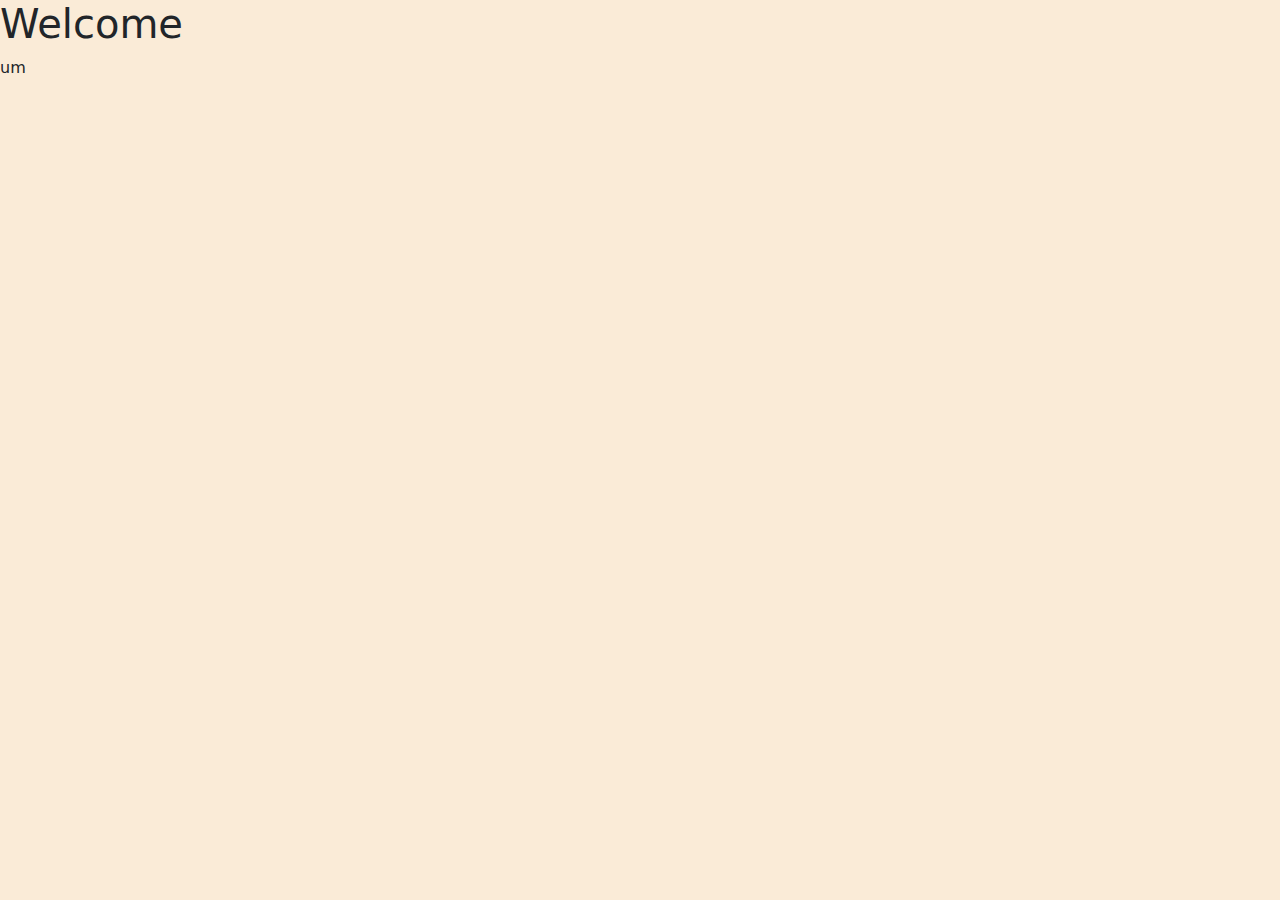
==== DabL/index.html @ 8487a722 "Update index.css" ====
<!DOCTYPE html>
<html lang="en">
<head>
    <meta charset="UTF-8">
    <meta name="viewport" content="width=device-width, initial-scale=1.0">
    <title>DabL</title>
    <link href="https://cdn.jsdelivr.net/npm/bootstrap@5.3.3/dist/css/bootstrap.min.css" rel="stylesheet" integrity="sha384-QWTKZyjpPEjISv5WaRU9OFeRpok6YctnYmDr5pNlyT2bRjXh0JMhjY6hW+ALEwIH" crossorigin="anonymous">
    <link rel="stylesheet" href="css/index.css">
</head>
<body>
   
    <h1>Welcome</h1>
    <p>um</p>
    <script src="js/script.js"></script>
</body>
</html>
---- DabL/css/index.css ----
body{
    background-color: antiquewhite !important;
}
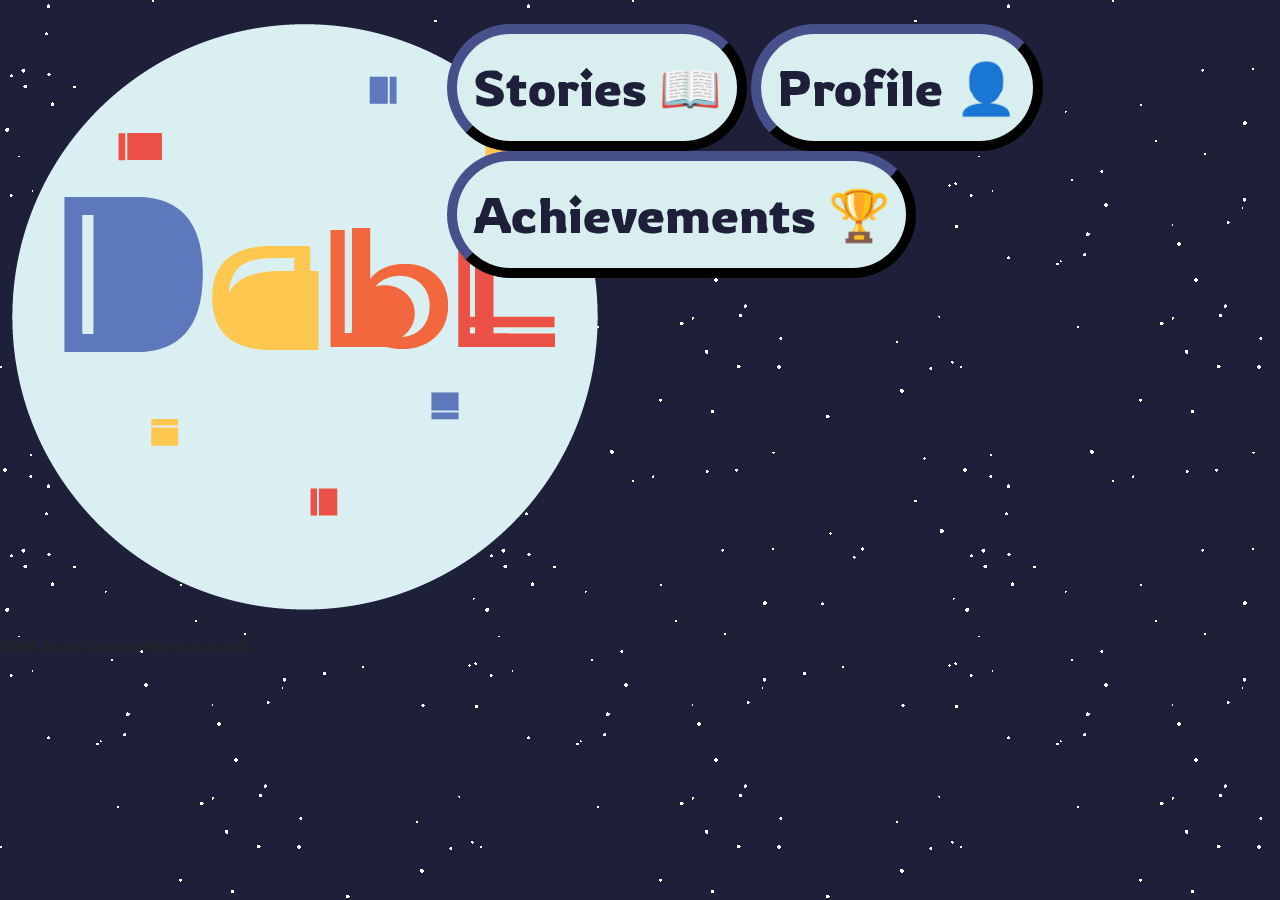
==== commit 454be239: "Added elements to index page" ====
--- a/DabL/index.html
+++ b/DabL/index.html
@@ -1,16 +1,39 @@
 <!DOCTYPE html>
 <html lang="en">
+
 <head>
     <meta charset="UTF-8">
     <meta name="viewport" content="width=device-width, initial-scale=1.0">
     <title>DabL</title>
     <link href="https://cdn.jsdelivr.net/npm/bootstrap@5.3.3/dist/css/bootstrap.min.css" rel="stylesheet" integrity="sha384-QWTKZyjpPEjISv5WaRU9OFeRpok6YctnYmDr5pNlyT2bRjXh0JMhjY6hW+ALEwIH" crossorigin="anonymous">
     <link rel="stylesheet" href="css/index.css">
+    <link rel="preconnect" href="https://fonts.googleapis.com">
+    <link rel="preconnect" href="https://fonts.gstatic.com" crossorigin>
+    <link href="https://fonts.googleapis.com/css2?family=Rowdies:wght@300;400;700&display=swap" rel="stylesheet">
 </head>
+
 <body>
-   
-    <h1>Welcome</h1>
-    <p>um</p>
+
+
+    <div class="row">
+        <div class="col-md-4 p-4">
+            <img src="./assets/images/DabL-Logo.png" class="text-center">
+
+        </div>
+        <div class="col-md-8 col-sm-4 p-4">
+            <input type="button" class="main-btn p-3" value="Stories 📖" />
+            <input type="button" class="main-btn p-3" value="Profile 👤" />
+            <input type="button" class="main-btn p-3" value="Achievements 🏆" />
+
+        </div>
+
+    </div>
+    <div>
+        <p>DabL is an interactive storybook, </p>
+    </div>
+    <footer class="text-center small"> </footer>
+
     <script src="js/script.js"></script>
 </body>
+
 </html>--- a/DabL/css/index.css
+++ b/DabL/css/index.css
@@ -1,3 +1,15 @@
-body{
-    background-color: antiquewhite !important;
+body {
+    background-color: #1D2038 !important;
+    background-image: url("../assets/images/giphy.webp");
+    font-family: 'Rowdies';
+    overflow-x: hidden;
+}
+
+.main-btn {
+    background-color: #D9EFEF;
+    font-size: 50px;
+    border-radius: 2em;
+    border-width: 10px;
+    border-color: #1D2038;
+    color: #1D2038;
 }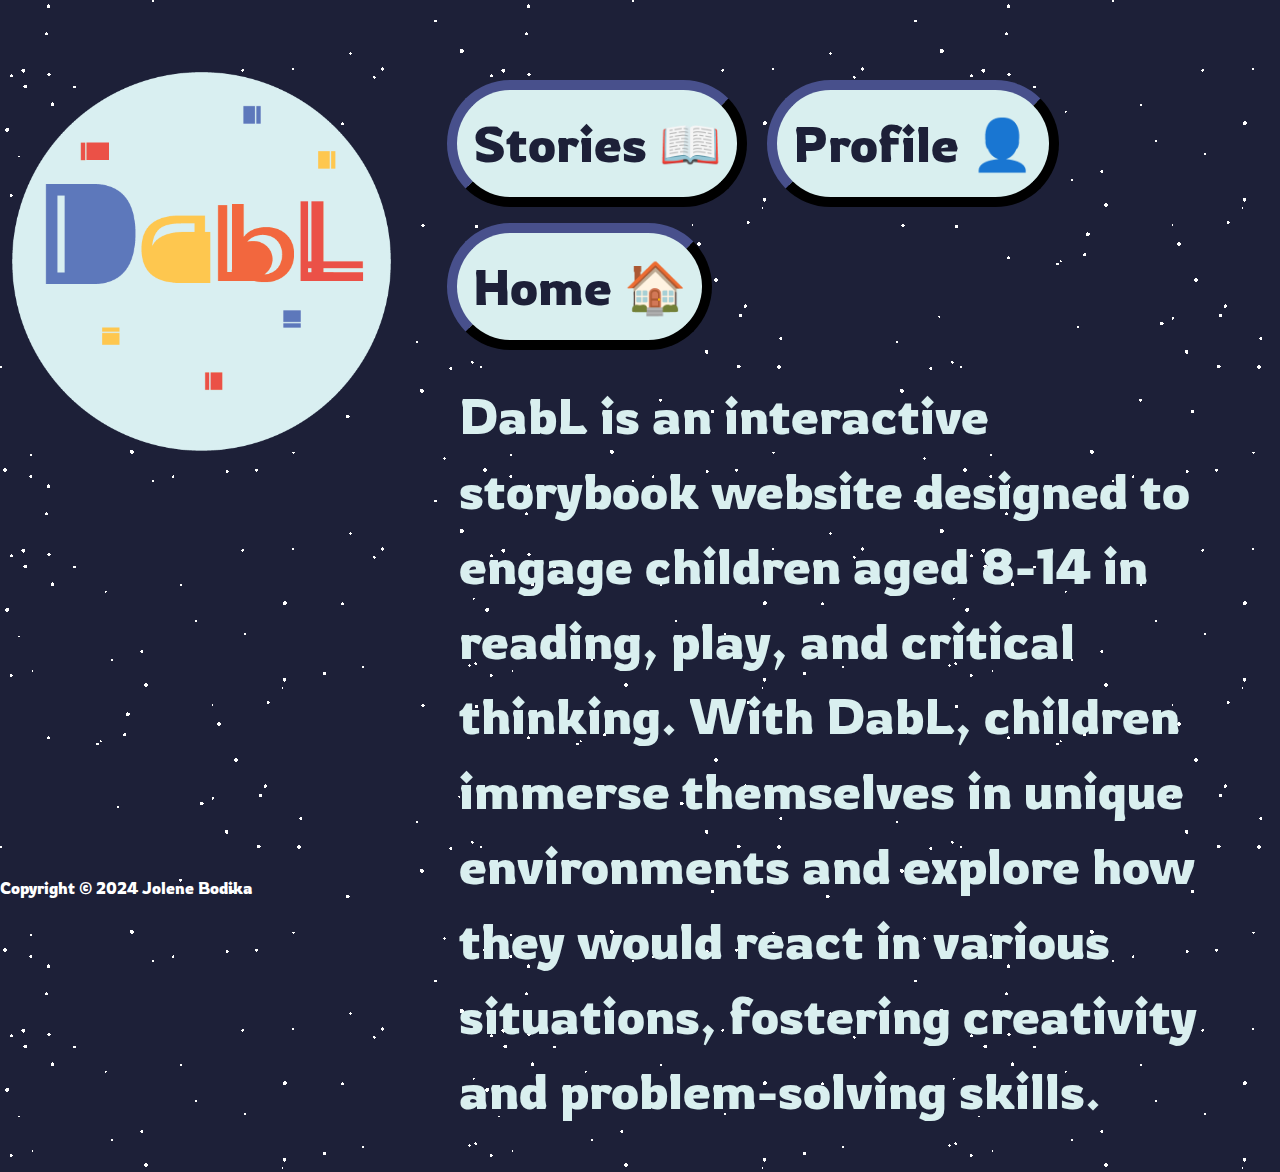
==== commit 469f4638: "Finished MVP" ====
--- a/DabL/index.html
+++ b/DabL/index.html
@@ -5,35 +5,43 @@
     <meta charset="UTF-8">
     <meta name="viewport" content="width=device-width, initial-scale=1.0">
     <title>DabL</title>
-    <link href="https://cdn.jsdelivr.net/npm/bootstrap@5.3.3/dist/css/bootstrap.min.css" rel="stylesheet" integrity="sha384-QWTKZyjpPEjISv5WaRU9OFeRpok6YctnYmDr5pNlyT2bRjXh0JMhjY6hW+ALEwIH" crossorigin="anonymous">
+    <link href="https://cdn.jsdelivr.net/npm/bootstrap@5.3.3/dist/css/bootstrap.min.css" rel="stylesheet"
+        integrity="sha384-QWTKZyjpPEjISv5WaRU9OFeRpok6YctnYmDr5pNlyT2bRjXh0JMhjY6hW+ALEwIH" crossorigin="anonymous">
     <link rel="stylesheet" href="css/index.css">
     <link rel="preconnect" href="https://fonts.googleapis.com">
     <link rel="preconnect" href="https://fonts.gstatic.com" crossorigin>
     <link href="https://fonts.googleapis.com/css2?family=Rowdies:wght@300;400;700&display=swap" rel="stylesheet">
+    <link rel="icon" type="image/x-icon" sizes="16x16" href="./assets/images/DabL-Logo.png">
 </head>
 
 <body>
 
-
     <div class="row">
-        <div class="col-md-4 p-4">
-            <img src="./assets/images/DabL-Logo.png" class="text-center">
-
+        <div class="row g-4">
+            <div class="col-md-4 p-4">
+                <a href="./index.html"><img src="./assets/images/DabL-Logo.png" class="img-fluid text-center"
+                        alt="DabL Logo"></a>
+            </div>
+            <div class="col-md-8 col-sm-12 p-4">
+                <a href="storySelection.html"><input type="button" class="main-btn p-3 m-2" value="Stories 📖" /></a>
+                <a href="profile.html"><input type="button" class="main-btn p-3 m-2" value="Profile 👤" /></a>
+                <a href="index.html"><input type="button" class="main-btn p-3 m-2" value="Home 🏠" /></a>
+                
+                <p class="welcome">DabL is an interactive storybook website designed to engage children aged 8-14 in
+                    reading, play, and critical thinking. With DabL, children immerse themselves in unique environments
+                    and explore how they would react in various situations, fostering creativity and problem-solving
+                    skills.</p>
+            </div>
         </div>
-        <div class="col-md-8 col-sm-4 p-4">
-            <input type="button" class="main-btn p-3" value="Stories 📖" />
-            <input type="button" class="main-btn p-3" value="Profile 👤" />
-            <input type="button" class="main-btn p-3" value="Achievements 🏆" />
-
-        </div>
-
+    </div>
     </div>
     <div>
-        <p>DabL is an interactive storybook, </p>
-    </div>
-    <footer class="text-center small"> </footer>
 
-    <script src="js/script.js"></script>
+        <footer class="text-white text-center bottom-align">
+            Copyright &copy 2024 Jolene Bodika
+        </footer>
+
+        <script src="js/script.js"></script>
 </body>
 
 </html>--- a/DabL/css/index.css
+++ b/DabL/css/index.css
@@ -1,8 +1,21 @@
+/* <-- colour scheme used ---> #FF6738 #EA5147 #FEC74E #5B79C8 #1D2038 */
 body {
     background-color: #1D2038 !important;
+    /**Animation Flashing Sticker by Ru Lemer https://giphy.com/stickers/transparent-sWFYgYFjHGugleQdO7**/
     background-image: url("../assets/images/giphy.webp");
     font-family: 'Rowdies';
     overflow-x: hidden;
+    cursor:url('../assets/images/point-minimal-ufo-pack.png'), auto;
+     /**Cursor by Custom Cursor https://custom-cursor.com/en/collection/minimal-style/minimal-ufo**/
+
+}
+
+a{
+    cursor: url('../assets/images/minimal-ufo-pack.png'), auto;
+     /**Cursor by Custom Cursor https://custom-cursor.com/en/collection/minimal-style/minimal-ufo**/
+    text-decoration: none;
+    color: #1D2038;
+
 }
 
 .main-btn {
@@ -12,4 +25,101 @@
     border-width: 10px;
     border-color: #1D2038;
     color: #1D2038;
-}+    cursor: url('../assets/images/minimal-ufo-pack.png'), auto !important;
+     /**Cursor by Custom Cursor https://custom-cursor.com/en/collection/minimal-style/minimal-ufo**/
+
+
+}
+
+.story-item{
+    background-color: #FEC74E;
+    padding: 40px;
+    margin: 20px; 
+    border-radius: 2em;
+    border-width: 10px;
+    border-color: #1D2038;
+    color: #1D2038;
+  
+}
+
+.story-item:hover{
+    color: white ;
+    background-color: #FF6738;
+
+ }
+ .story-item>a>h3:hover{
+    color: white;
+ }
+.story{
+    font-size: 30px;
+    background-color: #5B79C8;
+    padding: 40px;
+    margin: 20px; 
+    border-radius: 2em;
+    border-width: 10px;
+    border-color: #1D2038;
+    color: #1D2038;
+}
+.choice-option{
+    background-color: #FEC74E;
+    padding: 40px;
+    margin: 20px; 
+    border-radius: 2em;
+    border-width: 10px;
+    border-color: #EA5147;
+    color: #1D2038;
+    cursor: url('../assets/images/minimal-ufo-pack.png'), auto !important;
+     /**Cursor by Custom Cursor https://custom-cursor.com/en/collection/minimal-style/minimal-ufo**/
+
+
+}
+
+.welcome{
+    display: block;
+    color: #D9EFEF;
+    font-size: 50px;
+    margin: 20px;
+}
+
+#story-title{
+    padding: 50px;
+}
+.profile-card{
+    background-color: white;
+    color: #1D2038;
+    margin: 100px auto; 
+    padding: 20px;
+    width: 90%;
+    height: auto; 
+    box-shadow: 0 4px 8px rgba(0, 0, 0, 0.1);
+    border-radius: 2em;
+    display: block;
+}
+
+
+.achievements-card{
+    background-color: white;
+    color: #1D2038;
+    margin: 100px auto; 
+    padding: 20px;
+    width: 90%; 
+    height: auto; 
+    box-shadow: 0 4px 8px rgba(0, 0, 0, 0.1); 
+    border-radius: 2em;
+    display: block;
+}
+
+.bottom-align {
+    position: absolute;
+    bottom: 0;
+  }
+
+/* background  of progress bar */
+progress::-webkit-progress-bar {background-color: lightgray; width: 100%;}
+progress {background-color: lightgray;}
+
+/* progress bar value */
+progress::-webkit-progress-value {background-color: #FEC74E !important;}
+progress::-moz-progress-bar {background-color: #FEC74E !important;}
+progress {color: #FEC74E;}
+
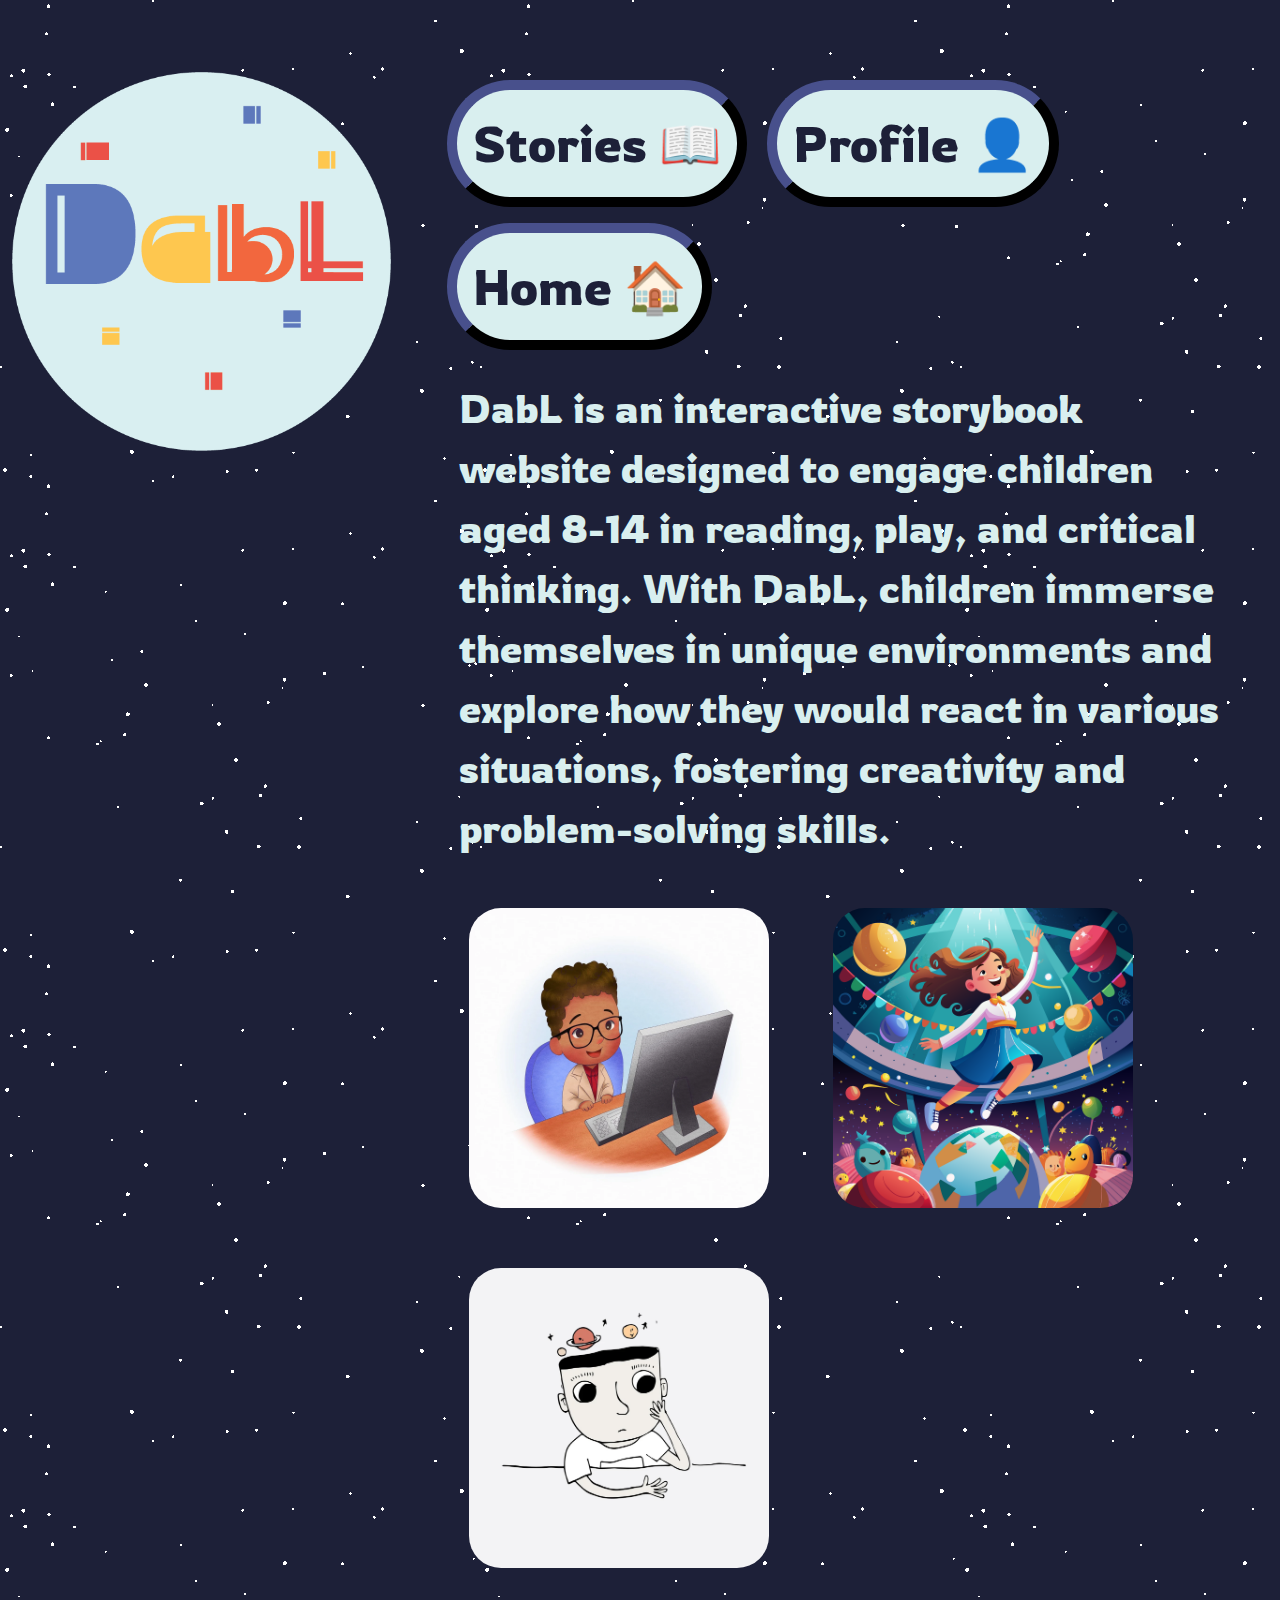
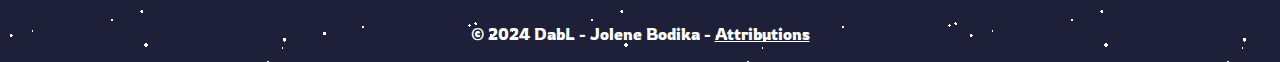
==== commit 7f50bedd: "Finished Site" ====
--- a/DabL/index.html
+++ b/DabL/index.html
@@ -5,8 +5,7 @@
     <meta charset="UTF-8">
     <meta name="viewport" content="width=device-width, initial-scale=1.0">
     <title>DabL</title>
-    <link href="https://cdn.jsdelivr.net/npm/bootstrap@5.3.3/dist/css/bootstrap.min.css" rel="stylesheet"
-        integrity="sha384-QWTKZyjpPEjISv5WaRU9OFeRpok6YctnYmDr5pNlyT2bRjXh0JMhjY6hW+ALEwIH" crossorigin="anonymous">
+    <link href="https://cdn.jsdelivr.net/npm/bootstrap@5.3.3/dist/css/bootstrap.min.css" rel="stylesheet" integrity="sha384-QWTKZyjpPEjISv5WaRU9OFeRpok6YctnYmDr5pNlyT2bRjXh0JMhjY6hW+ALEwIH" crossorigin="anonymous">
     <link rel="stylesheet" href="css/index.css">
     <link rel="preconnect" href="https://fonts.googleapis.com">
     <link rel="preconnect" href="https://fonts.gstatic.com" crossorigin>
@@ -16,32 +15,38 @@
 
 <body>
 
-    <div class="row">
-        <div class="row g-4">
-            <div class="col-md-4 p-4">
-                <a href="./index.html"><img src="./assets/images/DabL-Logo.png" class="img-fluid text-center"
-                        alt="DabL Logo"></a>
-            </div>
-            <div class="col-md-8 col-sm-12 p-4">
-                <a href="storySelection.html"><input type="button" class="main-btn p-3 m-2" value="Stories 📖" /></a>
-                <a href="profile.html"><input type="button" class="main-btn p-3 m-2" value="Profile 👤" /></a>
-                <a href="index.html"><input type="button" class="main-btn p-3 m-2" value="Home 🏠" /></a>
-                
-                <p class="welcome">DabL is an interactive storybook website designed to engage children aged 8-14 in
-                    reading, play, and critical thinking. With DabL, children immerse themselves in unique environments
-                    and explore how they would react in various situations, fostering creativity and problem-solving
-                    skills.</p>
+    <div class="content-wrapper">
+        <div class="row">
+            <div class="row g-4">
+                <div class="col-md-4 p-4">
+                    <a href="./index.html"><img src="./assets/images/DabL-Logo.png" class="img-fluid text-center" alt="DabL Logo"></a>
+                </div>
+                <div class="col-md-8 col-sm-12 p-4">
+                    <a href="storySelection.html"><input type="button" class="main-btn p-3 m-2" value="Stories 📖" /></a>
+                    <a href="profile.html"><input type="button" class="main-btn p-3 m-2" value="Profile 👤" /></a>
+                    <a href="index.html"><input type="button" class="main-btn p-3 m-2" value="Home 🏠" /></a>
+
+                    <p class="welcome">DabL is an interactive storybook website designed to engage children aged 8-14 in reading, play, and critical thinking. With DabL, children immerse themselves in unique environments and explore how they would react in various situations,
+                        fostering creativity and problem-solving skills.</p>
+
+                    <div>
+                        <img id="mainScreenImg" src="./assets/images/kid-at-desk.png" />
+                        <img id="mainScreenImg" src="./assets/images/kid-jumping.png" />
+                        <img id="mainScreenImg" src="./assets/images/kid-thinking.png" />
+                    </div>
+                </div>
             </div>
         </div>
     </div>
-    </div>
-    <div>
 
-        <footer class="text-white text-center bottom-align">
-            Copyright &copy 2024 Jolene Bodika
-        </footer>
+    <footer class="footer">
+        <p>&copy; 2024 DabL - Jolene Bodika - <a style="color: white;" href="attributions.html">Attributions</a></p>
+    </footer>
 
-        <script src="js/script.js"></script>
+
+
+
+    <script src="js/script.js"></script>
 </body>
 
 </html>--- a/DabL/css/index.css
+++ b/DabL/css/index.css
@@ -1,21 +1,24 @@
 /* <-- colour scheme used ---> #FF6738 #EA5147 #FEC74E #5B79C8 #1D2038 */
+
 body {
     background-color: #1D2038 !important;
     /**Animation Flashing Sticker by Ru Lemer https://giphy.com/stickers/transparent-sWFYgYFjHGugleQdO7**/
     background-image: url("../assets/images/giphy.webp");
     font-family: 'Rowdies';
+    color: #fff;
     overflow-x: hidden;
-    cursor:url('../assets/images/point-minimal-ufo-pack.png'), auto;
-     /**Cursor by Custom Cursor https://custom-cursor.com/en/collection/minimal-style/minimal-ufo**/
-
-}
-
-a{
+    cursor: url('../assets/images/point-minimal-ufo-pack.png'), auto;
+    /**Cursor by Custom Cursor https://custom-cursor.com/en/collection/minimal-style/minimal-ufo**/
+}
+
+a {
     cursor: url('../assets/images/minimal-ufo-pack.png'), auto;
-     /**Cursor by Custom Cursor https://custom-cursor.com/en/collection/minimal-style/minimal-ufo**/
-    text-decoration: none;
-    color: #1D2038;
-
+    /**Cursor by Custom Cursor https://custom-cursor.com/en/collection/minimal-style/minimal-ufo**/
+    color: #1D2038;
+}
+
+ul>li>a {
+    color: #fff;
 }
 
 .main-btn {
@@ -26,100 +29,377 @@
     border-color: #1D2038;
     color: #1D2038;
     cursor: url('../assets/images/minimal-ufo-pack.png'), auto !important;
-     /**Cursor by Custom Cursor https://custom-cursor.com/en/collection/minimal-style/minimal-ufo**/
-
-
-}
-
-.story-item{
-    background-color: #FEC74E;
+    /**Cursor by Custom Cursor https://custom-cursor.com/en/collection/minimal-style/minimal-ufo**/
+}
+
+.story-item {
+    background-color: #D9EFEF;
     padding: 40px;
-    margin: 20px; 
+    margin: 20px;
     border-radius: 2em;
     border-width: 10px;
     border-color: #1D2038;
     color: #1D2038;
-  
-}
-
-.story-item:hover{
-    color: white ;
-    background-color: #FF6738;
-
- }
- .story-item>a>h3:hover{
+}
+
+.story-item:hover {
     color: white;
- }
-.story{
-    font-size: 30px;
     background-color: #5B79C8;
+}
+
+.story-item>a>h3:hover {
+    color: white;
+}
+
+.story {
+    font-size: 2em;
+    background-color: #5B79C8;
+    padding: 5vw;
+    margin: 5vw;
+    border-radius: 2em;
+    border-width: 1vw;
+    border-color: #1D2038;
+    color: #1D2038;
+    box-sizing: border-box;
+    overflow: hidden;
+}
+
+.choice-option {
+    background-color: #1D2038;
+    padding: 4vw;
+    /* Scalable padding */
+    margin: 2vw;
+    /* Scalable margin */
+    border-radius: 2em;
+    border-width: 1vw;
+    /* Scalable border width */
+    border-color: #fff;
+    color: #fff;
+    box-sizing: border-box;
+    max-width: 100%;
+    /* Ensures it doesn’t overflow its container */
+    white-space: normal;
+    word-wrap: break-word;
+    overflow: visible;
+    cursor: url('../assets/images/minimal-ufo-pack.png'), auto !important;
+    /* Custom cursor */
+}
+
+#decisionsBreakdown {
+    font-size: 2em;
+    background-color: #5B79C8;
+    padding: 4vw;
+    margin: 3vw;
+    border-radius: 2em;
+    border-width: 1vw;
+    border-color: #1D2038;
+    color: #1D2038;
+    box-sizing: border-box;
+    overflow: hidden;
+}
+
+#miniBox {
+    text-align: center;
+    background-color: #1D2038;
     padding: 40px;
-    margin: 20px; 
-    border-radius: 2em;
-    border-width: 10px;
-    border-color: #1D2038;
-    color: #1D2038;
-}
-.choice-option{
-    background-color: #FEC74E;
-    padding: 40px;
-    margin: 20px; 
+    margin: 20px;
     border-radius: 2em;
     border-width: 10px;
     border-color: #EA5147;
-    color: #1D2038;
-    cursor: url('../assets/images/minimal-ufo-pack.png'), auto !important;
-     /**Cursor by Custom Cursor https://custom-cursor.com/en/collection/minimal-style/minimal-ufo**/
-
-
-}
-
-.welcome{
+    color: #fff;
+    box-sizing: border-box;
+    white-space: normal;
+    word-wrap: break-word;
+    overflow: visible;
+    animation: float 3s ease-in-out infinite;
+}
+
+
+/* floating animation */
+
+@keyframes float {
+    0% {
+        transform: translateY(0);
+        /* Starting pos*/
+    }
+    50% {
+        transform: translateY(-10px);
+        /* Move up */
+    }
+    100% {
+        transform: translateY(0);
+    }
+}
+
+#mainScreenImg {
+    margin: 30px;
+    border-radius: 2em;
+    width: 50%;
+    height: auto;
+    max-width: 300px;
+    object-fit: contain;
+}
+
+.welcome {
     display: block;
     color: #D9EFEF;
-    font-size: 50px;
+    font-size: 40px;
     margin: 20px;
 }
 
-#story-title{
+#story-title {
     padding: 50px;
 }
-.profile-card{
-    background-color: white;
-    color: #1D2038;
-    margin: 100px auto; 
+
+.profile-card {
+    background-color: #D9EFEF;
+    color: #1D2038;
+    margin: 100px auto;
     padding: 20px;
     width: 90%;
-    height: auto; 
+    height: auto;
     box-shadow: 0 4px 8px rgba(0, 0, 0, 0.1);
     border-radius: 2em;
     display: block;
 }
 
-
-.achievements-card{
-    background-color: white;
-    color: #1D2038;
-    margin: 100px auto; 
+.achievements-container {
+    background-color: #5B79C8;
+    color: #1D2038;
+    margin: 100px auto;
     padding: 20px;
-    width: 90%; 
-    height: auto; 
-    box-shadow: 0 4px 8px rgba(0, 0, 0, 0.1); 
-    border-radius: 2em;
-    display: block;
+    border-radius: 2em;
+    width: 90%;
+    text-align: center;
+}
+
+.story-section {
+    margin-bottom: 40px;
+    padding: 20px;
+    border: 5px solid #D9EFEF;
+    border-radius: 1em;
+    background-color: #fff;
+}
+
+.story-section h3 {
+    margin-bottom: 20px;
+    color: #333;
+}
+
+.achievements-card {
+    display: grid;
+    grid-template-columns: repeat(auto-fit, minmax(200px, 1fr));
+    gap: 20px;
+}
+
+.card {
+    background-color: #D9EFEF;
+    padding: 15px;
+    border-radius: 1em;
+    box-shadow: 0 2px 4px rgba(0, 0, 0, 0.1);
+    text-align: center;
+}
+
+.card p {
+    margin: 0;
+    font-size: 1em;
+    line-height: 1.5;
 }
 
 .bottom-align {
     position: absolute;
     bottom: 0;
-  }
+}
+
 
 /* background  of progress bar */
-progress::-webkit-progress-bar {background-color: lightgray; width: 100%;}
-progress {background-color: lightgray;}
+
+progress::-webkit-progress-bar {
+    background-color: lightgray;
+    width: 100%;
+}
+
+progress {
+    background-color: lightgray;
+}
+
 
 /* progress bar value */
-progress::-webkit-progress-value {background-color: #FEC74E !important;}
-progress::-moz-progress-bar {background-color: #FEC74E !important;}
-progress {color: #FEC74E;}
-
+
+progress::-webkit-progress-value {
+    background-color: #FEC74E !important;
+}
+
+progress::-moz-progress-bar {
+    background-color: #FEC74E !important;
+}
+
+progress {
+    color: #FEC74E;
+}
+
+#achievement-received {
+    visibility: hidden;
+    min-width: 250px;
+    margin-left: -125px;
+    background-color: #63a461;
+    color: #fff;
+    text-align: center;
+    border-radius: 2px;
+    padding: 16px;
+    position: fixed;
+    z-index: 1;
+    left: 50%;
+    bottom: 30px;
+    font-size: 17px;
+}
+
+#achievement-received.show {
+    visibility: visible;
+    -webkit-animation: fadein 0.5s, fadeout 0.5s 2.5s;
+    animation: fadein 0.5s, fadeout 0.5s 2.5s;
+}
+
+#delete-data {
+    visibility: hidden;
+    min-width: 250px;
+    margin-left: -125px;
+    background-color: #EA5147;
+    color: #fff;
+    text-align: center;
+    border-radius: 2px;
+    padding: 16px;
+    position: fixed;
+    z-index: 1;
+    left: 50%;
+    bottom: 30px;
+    font-size: 17px;
+}
+
+#delete-data.show {
+    visibility: visible;
+    -webkit-animation: fadein 0.5s, fadeout 0.5s 2.5s;
+    animation: fadein 0.5s, fadeout 0.5s 2.5s;
+}
+
+.secondary-btn {
+    background-color: #FF6738;
+    font-size: 25px;
+    text-align: right;
+    border-radius: 2em;
+    border-width: 5px;
+    border-color: #fff;
+    color: #1D2038;
+    cursor: url('../assets/images/minimal-ufo-pack.png'), auto !important;
+    /**Cursor by Custom Cursor https://custom-cursor.com/en/collection/minimal-style/minimal-ufo**/
+}
+
+#progress-container {
+    text-align: center;
+    border-color: #fff;
+    margin: auto;
+    width: auto;
+    color: #fff;
+}
+
+.footer {
+    color: #fff;
+    position: relative;
+    bottom: 0;
+    width: 100%;
+    text-align: center;
+    font-size: 1rem;
+    overflow-y: hidden;
+}
+
+.bottom-align {
+    position: absolute;
+    bottom: 0;
+    width: 100%;
+}
+
+@media (max-width: 767px) {
+    .footer {
+        font-size: 0.9rem;
+        padding: 15px;
+    }
+}
+
+.top-btn {
+    background-color: #FEC74E;
+    font-size: 25px;
+    text-align: right;
+    border-radius: 2em;
+    border-width: 5px;
+    border-color: #fff;
+    color: #1D2038;
+    cursor: url('../assets/images/minimal-ufo-pack.png'), auto !important;
+    /**Cursor by Custom Cursor https://custom-cursor.com/en/collection/minimal-style/minimal-ufo**/
+}
+
+.secondary-btn-del {
+    background-color: #EA5147;
+    font-size: 25px;
+    text-align: right;
+    border-radius: 2em;
+    border-width: 5px;
+    border-color: #fff;
+    color: #1D2038;
+    cursor: url('../assets/images/minimal-ufo-pack.png'), auto !important;
+    /**Cursor by Custom Cursor https://custom-cursor.com/en/collection/minimal-style/minimal-ufo**/
+}
+
+#story img {
+    width: 100%;
+    height: auto;
+    max-width: 300px;
+    object-fit: contain;
+}
+
+#story {
+    text-align: center;
+}
+
+@-webkit-keyframes fadein {
+    from {
+        bottom: 0;
+        opacity: 0;
+    }
+    to {
+        bottom: 30px;
+        opacity: 1;
+    }
+}
+
+@keyframes fadein {
+    from {
+        bottom: 0;
+        opacity: 0;
+    }
+    to {
+        bottom: 30px;
+        opacity: 1;
+    }
+}
+
+@-webkit-keyframes fadeout {
+    from {
+        bottom: 30px;
+        opacity: 1;
+    }
+    to {
+        bottom: 0;
+        opacity: 0;
+    }
+}
+
+@keyframes fadeout {
+    from {
+        bottom: 30px;
+        opacity: 1;
+    }
+    to {
+        bottom: 0;
+        opacity: 0;
+    }
+}